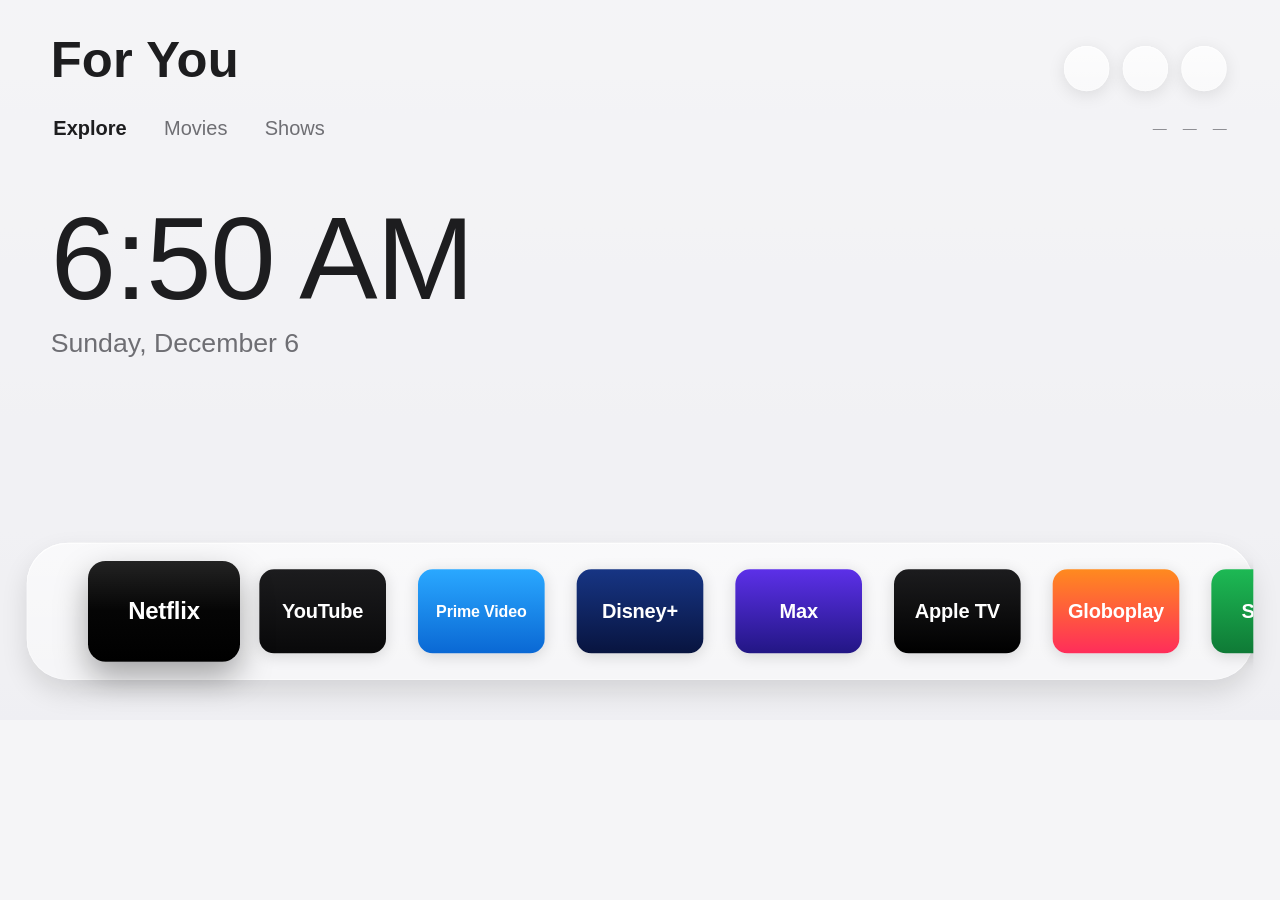
==== web/index.html @ 4bb1d7ad "Merge 1cabdc4909754dd7eeb058b893bc49823c7f3367 into 62e883b3179c8cafb7a2b09960eabfe7eea6ef1c" ====
<!doctype html>
<html lang="en">
<head>
<meta charset="utf-8">
<meta name="viewport" content="width=1920, height=1080">
<title>Free My TV</title>
<link rel="stylesheet" href="home.css">
</head>
<body>
<div id="stage">
  <div id="sky" class="layer">
    <div class="grad day"></div>
    <div class="grad night"></div>
    <canvas id="bgA" width="48" height="27"></canvas>
    <canvas id="bgB" width="48" height="27"></canvas>
    <div class="veil"></div>
    <div class="lift"></div>
  </div>
  <div id="home" class="layer">
    <div id="top" class="layer">
      <h1 id="title"></h1>
      <div id="tabs"></div>
      <div id="quotes"></div>
      <div id="buttons"></div>
      <div id="cards"></div>
      <div id="clock"><span class="time"></span><span class="date"></span></div>
    </div>
    <div id="platter"></div>
    <div id="shelf"><div id="tiles"></div></div>
  </div>
  <div id="drawer" class="layer"></div>
  <div id="apps" class="layer sheet"><h2></h2><div class="grid"></div></div>
  <div id="settings" class="layer sheet"><div class="box"></div></div>
  <div id="shelfedit" class="layer sheet"><div class="box"></div></div>
  <div id="saver" class="layer"></div>
  <div id="toast"></div>
</div>
<script src="config.js"></script>
<script src="coins.js"></script>
<script src="strings.js"></script>
<script src="tv.js"></script>
<script src="zones.js"></script>
<script src="data.js"></script>
<script src="home.js"></script>
</body>
</html>
---- web/home.css ----
/*
 * The home screen on a 1920 × 1080 stage, with the Android app's measurements (HomeView): the title and tabs at the top
 * left, icon-only glass buttons at the top right, three picks, and the glass shelf at the bottom; ↓ on the shelf opens
 * the drawer (inputs, shortcuts, weather, prices). Light by day, dark from sunset to sunrise.
 * No CSS variables, grid or backdrop-filter: older LG TVs (webOS 3 and 4) don't have them, and blur is too heavy for
 * their GPUs. Only transform and opacity animate.
 */
@font-face {
  font-family: 'Inter';
  src: url('fonts/InterVariable.ttf') format('truetype');
  font-weight: 100 900;
}

html, body {
  margin: 0;
  padding: 0;
  width: 100%;
  height: 100%;
  overflow: hidden;
  background: #F5F5F7;
}

body {
  font-family: 'Inter', 'LG Smart UI', 'Helvetica Neue', Arial, sans-serif;
  color: #1D1D1F;
  -webkit-font-smoothing: antialiased;
  cursor: default;
}

button { font: inherit; color: inherit; background: none; border: 0; padding: 0; margin: 0; outline: none; }

#stage {
  position: absolute;
  left: 0;
  top: 0;
  width: 1920px;
  height: 1080px;
  overflow: hidden;
  -webkit-transform-origin: 0 0;
  transform-origin: 0 0;
}

.layer { position: absolute; left: 0; top: 0; width: 1920px; height: 1080px; }

/* Symbols: Material Symbols as white PNGs, tinted by the background color. */
.sym {
  display: inline-block;
  -webkit-mask-size: contain;
  -webkit-mask-repeat: no-repeat;
  -webkit-mask-position: center;
  background-color: currentColor;
}

/* MARK: - Background: the first pick's photo, very blurred and almost white (almost black at night). */

#sky { background: #EBEBEF; }
#sky .grad { position: absolute; left: 0; top: 0; width: 100%; height: 100%; -webkit-transition: opacity 2s; transition: opacity 2s; }
#sky .day { background: -webkit-linear-gradient(top, #F5F5F7, #E2E2E7); background: linear-gradient(#F5F5F7, #E2E2E7); }
#sky .night { background: -webkit-linear-gradient(top, #1C1C1E, #0B0B0D); background: linear-gradient(#1C1C1E, #0B0B0D); opacity: 0; }
#sky canvas { position: absolute; left: -4%; top: -4%; width: 108%; height: 108%; opacity: 0; -webkit-transition: opacity 0.8s; transition: opacity 0.8s; }
#sky canvas.on { opacity: 1; }
#sky .veil { position: absolute; left: 0; top: 0; width: 100%; height: 100%; background: rgba(245, 245, 247, 0.74); -webkit-transition: background-color 2s; transition: background-color 2s; }
#sky .lift { position: absolute; left: 0; top: 0; width: 100%; height: 100%; background: #FFF; opacity: 0; -webkit-transition: opacity 0.45s, background-color 2s; transition: opacity 0.45s, background-color 2s; }
.night #sky .day { opacity: 0; }
.night #sky .night { opacity: 1; }
.night #sky .veil { background: rgba(11, 11, 13, 0.78); }
.night #sky .lift { background: #000; }
.drawer-open #sky .lift { opacity: 0.32; }
.night.drawer-open #sky .lift { opacity: 0.42; }

/* MARK: - Moving parts: the top fades and everything rises when the drawer opens. */

/* Each part is its own stack, so a focused tile (z-index) never shows over the drawer, a sheet or the screensaver. */
#home { z-index: 1; }
#drawer { z-index: 2; }
.sheet { z-index: 3; }
#saver { z-index: 4; }

#home, #drawer {
  -webkit-transition: -webkit-transform 0.55s cubic-bezier(0.32, 0.72, 0.2, 1), opacity 0.4s;
  transition: transform 0.55s cubic-bezier(0.32, 0.72, 0.2, 1), opacity 0.4s;
}
.drawer-open #home { -webkit-transform: translateY(-560px); transform: translateY(-560px); }
#top { -webkit-transition: opacity 0.3s; transition: opacity 0.3s; }
.drawer-open #top { opacity: 0; }
#drawer { -webkit-transform: translateY(560px); transform: translateY(560px); opacity: 0; }
.drawer-open #drawer { -webkit-transform: none; transform: none; opacity: 1; }

/* MARK: - Title and tabs */

#title {
  position: absolute;
  left: 76px;
  top: 52px;
  margin: 0;
  font-size: 76px;
  font-weight: 600;
  letter-spacing: 0.004em;
  line-height: 1;
  white-space: nowrap;
  color: #1D1D1F;
  -webkit-transition: color 2s;
  transition: color 2s;
}

#tabs { position: absolute; left: 54px; top: 158px; height: 68px; white-space: nowrap; }
.tab {
  position: relative;
  display: inline-block;
  height: 68px;
  padding: 0 26px;
  margin-right: 4px;
  border-radius: 34px;
  font-size: 30px;
  font-weight: 500;
  line-height: 68px;
  color: #6E6E73;
  -webkit-transition: -webkit-transform 0.3s cubic-bezier(0.2, 0.9, 0.3, 1.2), background-color 0.25s, box-shadow 0.3s, color 0.25s;
  transition: transform 0.3s cubic-bezier(0.2, 0.9, 0.3, 1.2), background-color 0.25s, box-shadow 0.3s, color 0.25s;
}
.tab.on { font-weight: 600; color: #1D1D1F; }
.tab.focus {
  background: #FFF;
  color: #1D1D1F;
  -webkit-transform: scale(1.05);
  transform: scale(1.05);
  box-shadow: 0 8px 26px rgba(0, 0, 0, 0.22);
}
.night #title, .night .tab.on { color: #F5F5F7; }
.night .tab { color: rgba(245, 245, 247, 0.62); }
.night .tab.focus { color: #1D1D1F; box-shadow: 0 8px 26px rgba(0, 0, 0, 0.4); }

/* Crypto quotes at the right end of the tab row: a quiet detail. */
#quotes {
  position: absolute;
  right: 80px;
  top: 178px;
  height: 28px;
  font-size: 21px;
  line-height: 28px;
  color: #8E8E93;
  white-space: nowrap;
  -webkit-transition: opacity 0.25s;
  transition: opacity 0.25s;
  font-feature-settings: 'tnum';
}
#quotes .q { display: inline-block; margin-left: 24px; }
#quotes svg { width: 15px; height: 15px; vertical-align: -1px; margin-right: 6px; fill: rgba(142, 142, 147, 0.7); }
#quotes.hide { opacity: 0; }
.night #quotes { color: rgba(245, 245, 247, 0.62); }
.night #quotes svg { fill: rgba(245, 245, 247, 0.55); }

/* Live TV, HDMI Inputs and Settings: glass circles; the focused one turns white, with its name below. */
.round {
  position: absolute;
  top: 69px;
  width: 68px;
  height: 68px;
  border-radius: 34px;
  background: -webkit-linear-gradient(top, rgba(255, 255, 255, 0.78), rgba(255, 255, 255, 0.5));
  background: linear-gradient(rgba(255, 255, 255, 0.78), rgba(255, 255, 255, 0.5));
  box-shadow: 0 6px 26px rgba(0, 0, 0, 0.1), inset 0 1px 0 rgba(255, 255, 255, 0.9), inset 0 0 0 1px rgba(255, 255, 255, 0.5);
  color: #1D1D1F;
  -webkit-transition: -webkit-transform 0.3s cubic-bezier(0.2, 0.9, 0.3, 1.2), box-shadow 0.3s, background-color 0.25s;
  transition: transform 0.3s cubic-bezier(0.2, 0.9, 0.3, 1.2), box-shadow 0.3s, background-color 0.25s;
}
.round .sym { position: absolute; left: 20px; top: 20px; width: 28px; height: 28px; }
.round.focus { background: #FFF; -webkit-transform: scale(1.1); transform: scale(1.1); box-shadow: 0 14px 30px rgba(0, 0, 0, 0.24); }
.round .tip {
  position: absolute;
  top: 88px;
  left: 50%;
  width: 300px;
  margin-left: -150px;
  text-align: center;
  font-size: 23px;
  font-weight: 600;
  white-space: nowrap;
  opacity: 0;
  -webkit-transition: opacity 0.2s;
  transition: opacity 0.2s;
}
.round.last .tip { left: auto; right: -10px; margin-left: 0; text-align: right; }
.round.focus .tip { opacity: 1; }
.night .round {
  background: -webkit-linear-gradient(top, rgba(40, 40, 44, 0.8), rgba(17, 17, 19, 0.62));
  background: linear-gradient(rgba(40, 40, 44, 0.8), rgba(17, 17, 19, 0.62));
  box-shadow: 0 6px 26px rgba(0, 0, 0, 0.3), inset 0 1px 0 rgba(255, 255, 255, 0.14), inset 0 0 0 1px rgba(255, 255, 255, 0.08);
  color: rgba(255, 255, 255, 0.92);
}
.night .round.focus { background: #FFF; color: #1D1D1F; }
.night .round.focus .tip { color: #F5F5F7; }

/* MARK: - Picks: a wide card and two tall ones; focused, a card grows 5%, rises and its edge lights up. */

.card {
  position: absolute;
  top: 262px;
  height: 442px;
  -webkit-transition: -webkit-transform 0.32s cubic-bezier(0.2, 0.9, 0.3, 1.15);
  transition: transform 0.32s cubic-bezier(0.2, 0.9, 0.3, 1.15);
}
.card .img {
  position: absolute;
  left: 0;
  top: 0;
  width: 100%;
  height: 100%;
  border-radius: 18px;
  overflow: hidden;
  background-color: #DADADF;
  background-size: cover;
  background-position: center;
  box-shadow: 0 10px 30px rgba(0, 0, 0, 0.14);
  -webkit-transition: box-shadow 0.32s;
  transition: box-shadow 0.32s;
}
.card .img::after {
  content: '';
  position: absolute;
  left: 0;
  top: 0;
  right: 0;
  bottom: 0;
  border-radius: 18px;
  box-shadow: inset 0 0 0 2.5px rgba(255, 255, 255, 0.85);
  background: -webkit-linear-gradient(-60deg, rgba(255, 255, 255, 0.22), rgba(255, 255, 255, 0) 55%);
  background: linear-gradient(150deg, rgba(255, 255, 255, 0.22), rgba(255, 255, 255, 0) 55%);
  opacity: 0;
  -webkit-transition: opacity 0.25s;
  transition: opacity 0.25s;
}
.card.focus { -webkit-transform: translateY(-6px) scale(1.05); transform: translateY(-6px) scale(1.05); z-index: 2; }
.card.focus .img { box-shadow: 0 24px 46px rgba(0, 0, 0, 0.34); }
.card.focus .img::after { opacity: 1; }
.card .name {
  position: absolute;
  left: 0;
  top: 464px;
  max-width: 100%;
  overflow: hidden;
  text-overflow: ellipsis;
  white-space: nowrap;
  font-size: 31px;
  font-weight: 600;
  letter-spacing: 0.012em;
  color: #1D1D1F;
  -webkit-transition: color 2s;
  transition: color 2s;
}
.card .meta {
  position: absolute;
  left: 0;
  top: 506px;
  max-width: 100%;
  overflow: hidden;
  text-overflow: ellipsis;
  white-space: nowrap;
  font-size: 25px;
  font-weight: 500;
  color: #6E6E73;
}
.night .card .img { background-color: #2C2C2E; box-shadow: 0 10px 30px rgba(0, 0, 0, 0.32); }
.night .card .name { color: #F5F5F7; }
.night .card .meta { color: rgba(245, 245, 247, 0.62); }

/* Without a TMDB key (or picks yet): the date and the time instead of the cards. */
#clock {
  position: absolute;
  left: 76px;
  top: 300px;
  font-size: 176px;
  font-weight: 200;
  letter-spacing: -0.01em;
  line-height: 1;
  color: #1D1D1F;
  display: none;
}
#clock .date { display: block; font-size: 40px; font-weight: 500; letter-spacing: 0; margin-top: 18px; color: #6E6E73; }
.no-picks #clock { display: block; }
.night #clock { color: #F5F5F7; }
.night #clock .date { color: rgba(245, 245, 247, 0.62); }

/* MARK: - Shelf: the glass bar with the apps, each in its brand color; focused, a tile grows 20% and rises. */

#platter {
  position: absolute;
  top: 814px;
  height: 206px;
  border-radius: 62px;
  background: -webkit-linear-gradient(top, rgba(255, 255, 255, 0.62), rgba(255, 255, 255, 0.4));
  background: linear-gradient(rgba(255, 255, 255, 0.62), rgba(255, 255, 255, 0.4));
  box-shadow: 0 18px 40px rgba(0, 0, 0, 0.12), inset 0 1.5px 0 rgba(255, 255, 255, 0.95), inset 0 0 0 1px rgba(255, 255, 255, 0.55);
}
.night #platter {
  background: -webkit-linear-gradient(top, rgba(34, 34, 38, 0.72), rgba(17, 17, 19, 0.6));
  background: linear-gradient(rgba(34, 34, 38, 0.72), rgba(17, 17, 19, 0.6));
  box-shadow: 0 18px 40px rgba(0, 0, 0, 0.32), inset 0 1.5px 0 rgba(255, 255, 255, 0.14), inset 0 0 0 1px rgba(255, 255, 255, 0.08);
}

/* More apps than fit: the tiles scroll under the glass edges (a carousel), clipped there by renderShelf. */
#shelf { position: absolute; left: 0; top: 0; width: 1920px; height: 1080px; pointer-events: none; }
#tiles {
  position: absolute;
  left: 0;
  top: 0;
  -webkit-transition: -webkit-transform 0.34s cubic-bezier(0.32, 0.72, 0.2, 1);
  transition: transform 0.34s cubic-bezier(0.32, 0.72, 0.2, 1);
}

.tile {
  pointer-events: auto;
  position: absolute;
  top: 854px;
  height: 126px;
  border-radius: 22px;
  overflow: hidden;
  color: #FFF;
  box-shadow: 0 4px 22px rgba(0, 0, 0, 0.14);
  -webkit-transition: -webkit-transform 0.3s cubic-bezier(0.2, 0.9, 0.3, 1.2), box-shadow 0.3s;
  transition: transform 0.3s cubic-bezier(0.2, 0.9, 0.3, 1.2), box-shadow 0.3s;
}
.tile img { position: absolute; left: 50%; top: 50%; max-width: 76%; max-height: 62%; -webkit-transform: translate(-50%, -50%); transform: translate(-50%, -50%); }
.tile .word {
  position: absolute;
  left: 8%;
  right: 8%;
  top: 50%;
  margin-top: -20px;
  height: 40px;
  line-height: 40px;
  text-align: center;
  font-size: 30px;
  font-weight: 700;
  letter-spacing: -0.01em;
  white-space: nowrap;
  overflow: hidden;
  text-overflow: ellipsis;
}
.tile::after {
  content: '';
  position: absolute;
  left: 0;
  top: 0;
  right: 0;
  height: 50%;
  background: -webkit-linear-gradient(top, rgba(255, 255, 255, 0.1), rgba(255, 255, 255, 0));
  background: linear-gradient(rgba(255, 255, 255, 0.1), rgba(255, 255, 255, 0));
  opacity: 0;
  -webkit-transition: opacity 0.25s;
  transition: opacity 0.25s;
}
.tile.focus { -webkit-transform: scale(1.2); transform: scale(1.2); box-shadow: 0 18px 40px rgba(0, 0, 0, 0.34); z-index: 2; }
.tile.focus::after { opacity: 1; }
.night .tile { box-shadow: 0 4px 22px rgba(0, 0, 0, 0.3); }
.night .tile.focus { box-shadow: 0 18px 40px rgba(0, 0, 0, 0.6); }

/* MARK: - Drawer: inputs and shortcuts, weather, prices */

.row-title { position: absolute; top: 494px; font-size: 25px; font-weight: 600; color: #6E6E73; white-space: nowrap; }
.night .row-title { color: rgba(255, 255, 255, 0.7); }

.glass {
  background: -webkit-linear-gradient(top, rgba(255, 255, 255, 0.86), rgba(255, 255, 255, 0.66));
  background: linear-gradient(rgba(255, 255, 255, 0.86), rgba(255, 255, 255, 0.66));
  box-shadow: 0 10px 30px rgba(0, 0, 0, 0.1), inset 0 1.5px 0 rgba(255, 255, 255, 0.95), inset 0 0 0 1px rgba(255, 255, 255, 0.5);
}
.night .glass {
  background: -webkit-linear-gradient(top, rgba(38, 38, 42, 0.78), rgba(17, 17, 19, 0.64));
  background: linear-gradient(rgba(38, 38, 42, 0.78), rgba(17, 17, 19, 0.64));
  box-shadow: 0 10px 30px rgba(0, 0, 0, 0.3), inset 0 1.5px 0 rgba(255, 255, 255, 0.12), inset 0 0 0 1px rgba(255, 255, 255, 0.07);
}

.key {
  position: absolute;
  top: 540px;
  height: 126px;
  border-radius: 20px;
  text-align: center;
  color: #1D1D1F;
  -webkit-transition: -webkit-transform 0.28s cubic-bezier(0.2, 0.9, 0.3, 1.2), box-shadow 0.28s, background-color 0.2s;
  transition: transform 0.28s cubic-bezier(0.2, 0.9, 0.3, 1.2), box-shadow 0.28s, background-color 0.2s;
}
.key .sym { position: absolute; left: 50%; top: 33px; width: 34px; height: 34px; margin-left: -17px; }
.key .label { position: absolute; left: 8px; right: 8px; top: 82px; font-size: 23px; font-weight: 500; white-space: nowrap; overflow: hidden; text-overflow: ellipsis; }
.key.off { color: #8E8E93; }
.key.focus { background: #F5F5F7; color: #1C1C1E; -webkit-transform: scale(1.07); transform: scale(1.07); box-shadow: 0 16px 34px rgba(0, 0, 0, 0.42); z-index: 2; }
.night .key { color: rgba(255, 255, 255, 0.95); }
.night .key.off { color: rgba(255, 255, 255, 0.42); }
.night .key.focus { color: #1C1C1E; }

.panel { position: absolute; top: 708px; height: 300px; border-radius: 30px; overflow: hidden; color: #1D1D1F; }
.night .panel { color: #F5F5F7; }
.panel .head { position: absolute; left: 34px; top: 30px; font-size: 25px; font-weight: 600; color: #6E6E73; white-space: nowrap; }
.panel .side { position: absolute; right: 34px; top: 33px; font-size: 21px; font-weight: 500; color: #8E8E93; white-space: nowrap; }
.night .panel .head { color: rgba(255, 255, 255, 0.7); }
.night .panel .side { color: rgba(255, 255, 255, 0.6); }

#weather .now { position: absolute; left: 34px; top: 82px; height: 100px; white-space: nowrap; }
#weather .now .sym { width: 56px; height: 56px; vertical-align: 12px; margin-right: 18px; }
#weather .now .temp { font-size: 100px; font-weight: 300; line-height: 100px; font-feature-settings: 'tnum'; }
#weather .cond { position: absolute; left: 34px; top: 192px; font-size: 29px; font-weight: 500; white-space: nowrap; }
#weather .range { position: absolute; left: 34px; top: 236px; font-size: 23px; font-weight: 500; color: #6E6E73; white-space: nowrap; font-feature-settings: 'tnum'; }
#weather .split { position: absolute; left: 391px; top: 34px; bottom: 34px; width: 2px; background: rgba(0, 0, 0, 0.1); }
#weather .hours { position: absolute; left: 422px; right: 30px; top: 74px; height: 140px; }
#weather .hour { position: absolute; top: 0; text-align: center; font-feature-settings: 'tnum'; }
#weather .hour .t { font-size: 22px; font-weight: 500; color: #6E6E73; }
#weather .hour .sym { display: block; width: 30px; height: 30px; margin: 22px auto 18px; }
#weather .hour .d { font-size: 26px; font-weight: 500; }
#weather .sun { position: absolute; left: 422px; top: 236px; font-size: 23px; font-weight: 500; color: #6E6E73; white-space: nowrap; }
#weather .sun .sym { width: 22px; height: 22px; vertical-align: -3px; margin-right: 10px; }
#weather .sun span { margin-right: 36px; }
.night #weather .range, .night #weather .hour .t, .night #weather .sun { color: rgba(255, 255, 255, 0.68); }
.night #weather .split { background: rgba(255, 255, 255, 0.14); }

#prices .coin { position: absolute; left: 34px; right: 34px; height: 40px; font-size: 29px; font-weight: 500; white-space: nowrap; }
#prices .coin svg { position: absolute; left: 2px; top: 6px; width: 26px; height: 26px; fill: #6E6E73; }
#prices .coin .n { position: absolute; left: 50px; top: 0; }
#prices .coin .p { position: absolute; right: 128px; top: 1px; font-size: 26px; font-feature-settings: 'tnum'; }
#prices .coin .c { position: absolute; right: 0; top: 2px; width: 108px; height: 34px; line-height: 34px; border-radius: 17px; text-align: center; font-size: 21px; font-weight: 600; font-feature-settings: 'tnum'; }
#prices .up { color: #248A3D; background: rgba(36, 138, 61, 0.2); }
#prices .down { color: #D70015; background: rgba(215, 0, 21, 0.2); }
.night #prices .coin svg { fill: rgba(255, 255, 255, 0.8); }
.night #prices .up { color: #30D158; background: rgba(48, 209, 88, 0.2); }
.night #prices .down { color: #FF453A; background: rgba(255, 69, 58, 0.2); }

/* MARK: - Sheets over the home screen: All Apps, Settings, Shelf */

.sheet {
  background: rgba(0, 0, 0, 0.66);
  color: #FFF;
  opacity: 0;
  visibility: hidden;
  -webkit-transform: scale(1.04);
  transform: scale(1.04);
  -webkit-transition: opacity 0.35s, -webkit-transform 0.45s cubic-bezier(0.2, 0.9, 0.3, 1), visibility 0s 0.45s;
  transition: opacity 0.35s, transform 0.45s cubic-bezier(0.2, 0.9, 0.3, 1), visibility 0s 0.45s;
}
.sheet.open { opacity: 1; visibility: visible; -webkit-transform: none; transform: none; -webkit-transition-delay: 0s; transition-delay: 0s; }
.sheet h2 { position: absolute; left: 0; right: 0; top: 84px; margin: 0; text-align: center; font-size: 40px; font-weight: 600; }

#apps .grid { position: absolute; left: 0; top: 0; width: 1920px; -webkit-transition: -webkit-transform 0.4s cubic-bezier(0.2, 0.9, 0.3, 1); transition: transform 0.4s cubic-bezier(0.2, 0.9, 0.3, 1); }
.cell { position: absolute; width: 300px; height: 169px; }
.cell .face {
  position: absolute;
  left: 0;
  top: 0;
  width: 300px;
  height: 169px;
  border-radius: 22px;
  overflow: hidden;
  box-shadow: inset 0 0 0 2px rgba(255, 255, 255, 0.08);
  -webkit-transition: -webkit-transform 0.28s cubic-bezier(0.2, 0.9, 0.3, 1.2), box-shadow 0.28s;
  transition: transform 0.28s cubic-bezier(0.2, 0.9, 0.3, 1.2), box-shadow 0.28s;
}
.cell .face img { position: absolute; left: 50%; top: 50%; max-width: 70%; max-height: 60%; -webkit-transform: translate(-50%, -50%); transform: translate(-50%, -50%); }
.cell .face .word { position: absolute; left: 6%; right: 6%; top: 50%; margin-top: -22px; height: 44px; line-height: 44px; text-align: center; font-size: 32px; font-weight: 700; white-space: nowrap; overflow: hidden; text-overflow: ellipsis; color: #FFF; }
.cell .label { position: absolute; left: 0; right: 0; top: 186px; text-align: center; font-size: 24px; font-weight: 500; color: rgba(255, 255, 255, 0.6); white-space: nowrap; overflow: hidden; text-overflow: ellipsis; }
.cell.focus .face { -webkit-transform: scale(1.08); transform: scale(1.08); box-shadow: 0 16px 34px rgba(0, 0, 0, 0.55), inset 0 0 0 2px rgba(255, 255, 255, 0.4); }
.cell.focus .label { color: #FFF; }

#settings .box, #shelfedit .box {
  position: absolute;
  left: 560px;
  top: 150px;
  width: 800px;
  border-radius: 40px;
  padding: 30px 30px 26px;
  box-sizing: border-box;
  background: -webkit-linear-gradient(top, rgba(34, 36, 44, 0.96), rgba(18, 20, 26, 0.97));
  background: linear-gradient(rgba(34, 36, 44, 0.96), rgba(18, 20, 26, 0.97));
  box-shadow: 0 40px 90px rgba(0, 0, 0, 0.6), inset 0 1px 0 rgba(255, 255, 255, 0.14), inset 0 0 0 1px rgba(255, 255, 255, 0.08);
}
.box .title { font-size: 38px; font-weight: 700; padding: 6px 18px 18px; letter-spacing: -0.01em; }
.box .title .sym { width: 36px; height: 36px; vertical-align: -5px; margin-right: 14px; color: rgba(255, 255, 255, 0.85); }
.box .list { position: relative; overflow: hidden; }
.box .rows { -webkit-transition: -webkit-transform 0.3s cubic-bezier(0.2, 0.9, 0.3, 1); transition: transform 0.3s cubic-bezier(0.2, 0.9, 0.3, 1); }
.box .row { position: relative; height: 70px; margin-bottom: 8px; border-radius: 20px; font-size: 30px; font-weight: 600; line-height: 70px; padding: 0 24px; white-space: nowrap; -webkit-transition: background-color 0.18s; transition: background-color 0.18s; }
.box .row.focus { background: rgba(255, 255, 255, 0.13); box-shadow: inset 0 1px 0 rgba(255, 255, 255, 0.14); }
.box .row .value { position: absolute; right: 24px; top: 0; color: rgba(255, 255, 255, 0.92); font-weight: 500; }
.box .row .value .chev { color: rgba(255, 255, 255, 0.35); margin: 0 10px; }
.box .row.dim { color: rgba(255, 255, 255, 0.4); }
.box .hint { padding: 14px 18px 0; font-size: 22px; font-weight: 500; color: rgba(255, 255, 255, 0.5); }
.toggle { position: absolute; right: 24px; top: 13px; width: 78px; height: 44px; border-radius: 22px; background: #3A3D45; -webkit-transition: background-color 0.2s; transition: background-color 0.2s; }
.toggle::after { content: ''; position: absolute; left: 4px; top: 4px; width: 36px; height: 36px; border-radius: 18px; background: #FFF; box-shadow: 0 2px 6px rgba(0, 0, 0, 0.35); -webkit-transition: -webkit-transform 0.2s; transition: transform 0.2s; }
.toggle.on { background: #3FD69B; }
.toggle.on::after { -webkit-transform: translateX(34px); transform: translateX(34px); }

/* MARK: - Screensaver: the picks' photos, slowly moving, and a clock */

#saver { background: #000; opacity: 0; visibility: hidden; -webkit-transition: opacity 1.2s, visibility 0s 1.2s; transition: opacity 1.2s, visibility 0s 1.2s; }
#saver.on { opacity: 1; visibility: visible; -webkit-transition-delay: 0s; transition-delay: 0s; }
#saver .photo { position: absolute; left: 0; top: 0; width: 1920px; height: 1080px; background-size: cover; background-position: center; opacity: 0; -webkit-transition: opacity 2.4s, -webkit-transform 24s linear; transition: opacity 2.4s, transform 24s linear; }
#saver .photo.on { opacity: 1; }
#saver .shade { position: absolute; left: 0; right: 0; bottom: 0; height: 520px; background: -webkit-linear-gradient(top, rgba(0, 0, 0, 0), rgba(0, 0, 0, 0.55)); background: linear-gradient(rgba(0, 0, 0, 0), rgba(0, 0, 0, 0.55)); }
#saver .clock {
  position: absolute;
  left: 80px;
  bottom: 90px;
  padding: 26px 46px 30px;
  border-radius: 46px;
  color: #FFF;
  background: -webkit-linear-gradient(top, rgba(255, 255, 255, 0.22), rgba(255, 255, 255, 0.1));
  background: linear-gradient(rgba(255, 255, 255, 0.22), rgba(255, 255, 255, 0.1));
  box-shadow: 0 30px 70px rgba(0, 0, 0, 0.35), inset 0 1.5px 0 rgba(255, 255, 255, 0.4), inset 0 0 0 1px rgba(255, 255, 255, 0.18);
  white-space: nowrap;
}
#saver .clock .time { font-size: 150px; font-weight: 300; line-height: 1; letter-spacing: -0.02em; font-feature-settings: 'tnum'; }
#saver .clock .date { margin-top: 10px; font-size: 34px; font-weight: 500; color: rgba(255, 255, 255, 0.82); }
#saver .clock .title { margin-top: 18px; font-size: 26px; font-weight: 500; color: rgba(255, 255, 255, 0.65); }

/* MARK: - Toast */

#toast {
  position: absolute;
  left: 50%;
  top: 64px;
  max-width: 820px;
  -webkit-transform: translate(-50%, -16px);
  transform: translate(-50%, -16px);
  padding: 18px 30px;
  border-radius: 32px;
  font-size: 26px;
  font-weight: 500;
  line-height: 1.3;
  color: rgba(255, 255, 255, 0.95);
  background: rgba(17, 17, 19, 0.86);
  box-shadow: 0 16px 40px rgba(0, 0, 0, 0.35), inset 0 1px 0 rgba(255, 255, 255, 0.14);
  opacity: 0;
  -webkit-transition: opacity 0.3s, -webkit-transform 0.3s;
  transition: opacity 0.3s, transform 0.3s;
  z-index: 50;
}
#toast.on { opacity: 1; -webkit-transform: translate(-50%, 0); transform: translate(-50%, 0); }

/* The Magic Remote's pointer: no text selection, no outlines. */
* { -webkit-user-select: none; user-select: none; -webkit-tap-highlight-color: transparent; }
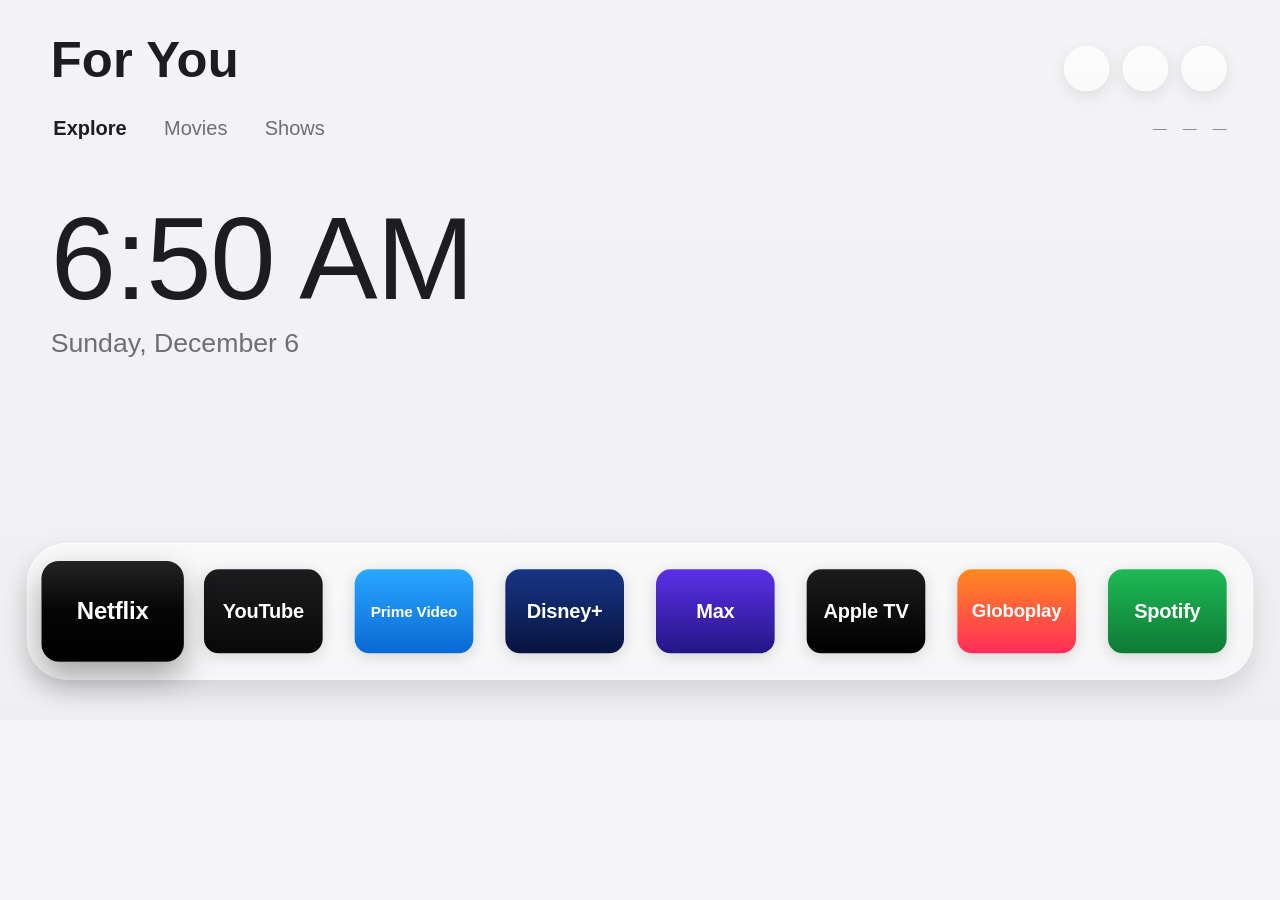
==== commit 6adb8eda: "Merge 6e86bb07f6bbec3e4680fe0bb8245008fd0b590b into 62e883b3179c8cafb7a2b09960eabfe7eea6ef1c" ====
--- a/web/index.html
+++ b/web/index.html
@@ -26,7 +26,7 @@
       <div id="clock"><span class="time"></span><span class="date"></span></div>
     </div>
     <div id="platter"></div>
-    <div id="shelf"><div id="tiles"></div></div>
+    <div id="tiles"></div>
   </div>
   <div id="drawer" class="layer"></div>
   <div id="apps" class="layer sheet"><h2></h2><div class="grid"></div></div>
@@ -40,6 +40,7 @@
 <script src="strings.js"></script>
 <script src="tv.js"></script>
 <script src="zones.js"></script>
+<script src="card-layout.js"></script>
 <script src="data.js"></script>
 <script src="home.js"></script>
 </body>
--- a/web/home.css
+++ b/web/home.css
@@ -259,7 +259,9 @@
   font-size: 25px;
   font-weight: 500;
   color: #6E6E73;
-}
+  display: none;
+}
+.card.expanded .meta.visible { display: block; }
 .night .card .img { background-color: #2C2C2E; box-shadow: 0 10px 30px rgba(0, 0, 0, 0.32); }
 .night .card .name { color: #F5F5F7; }
 .night .card .meta { color: rgba(245, 245, 247, 0.62); }
@@ -298,18 +300,7 @@
   box-shadow: 0 18px 40px rgba(0, 0, 0, 0.32), inset 0 1.5px 0 rgba(255, 255, 255, 0.14), inset 0 0 0 1px rgba(255, 255, 255, 0.08);
 }
 
-/* More apps than fit: the tiles scroll under the glass edges (a carousel), clipped there by renderShelf. */
-#shelf { position: absolute; left: 0; top: 0; width: 1920px; height: 1080px; pointer-events: none; }
-#tiles {
-  position: absolute;
-  left: 0;
-  top: 0;
-  -webkit-transition: -webkit-transform 0.34s cubic-bezier(0.32, 0.72, 0.2, 1);
-  transition: transform 0.34s cubic-bezier(0.32, 0.72, 0.2, 1);
-}
-
 .tile {
-  pointer-events: auto;
   position: absolute;
   top: 854px;
   height: 126px;
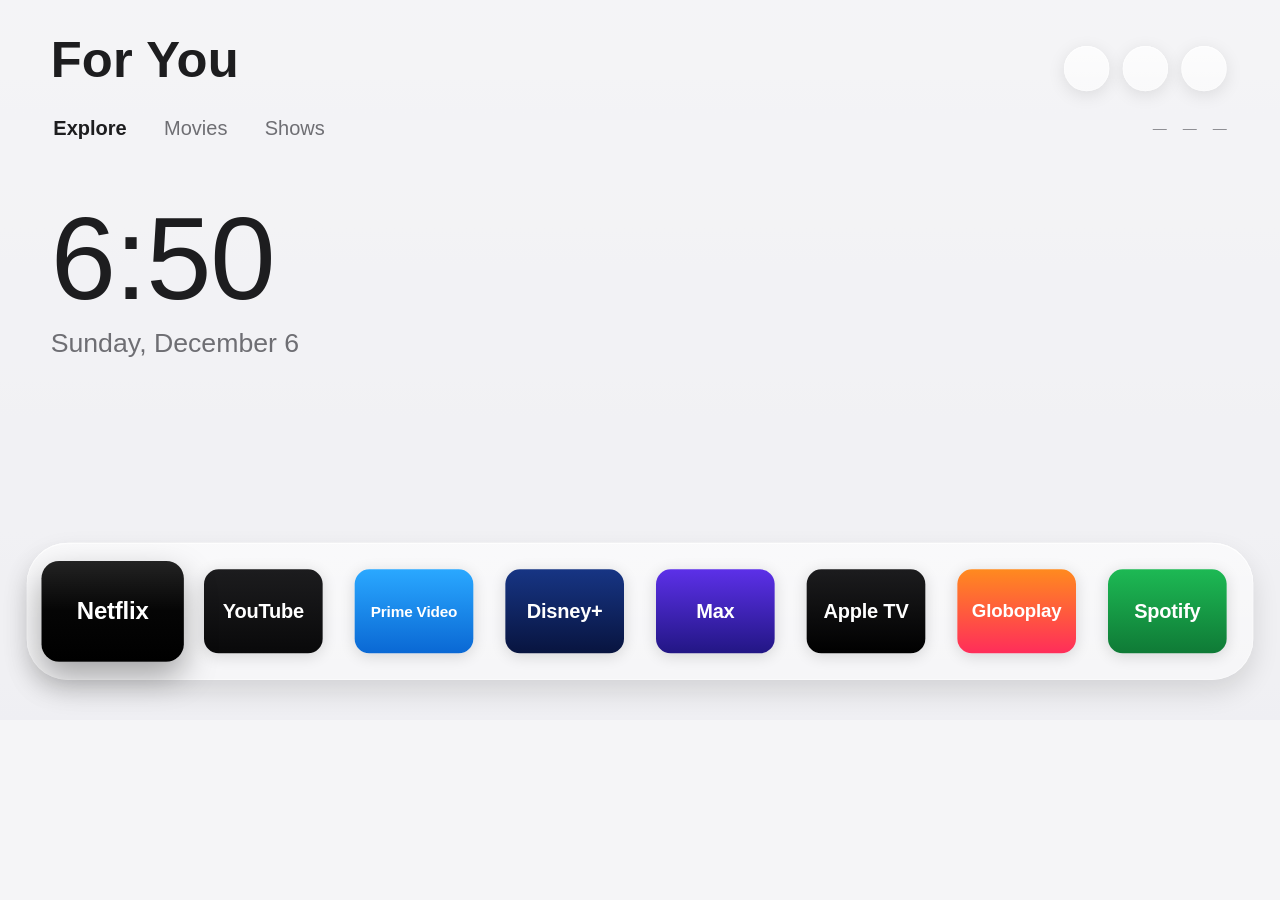
==== commit e160e3ec: "Use the Android catalogues on LG and Samsung too The web app now reads app/assets/i18n the same way " ====
--- a/web/index.html
+++ b/web/index.html
@@ -37,10 +37,10 @@
 </div>
 <script src="config.js"></script>
 <script src="coins.js"></script>
+<script src="i18n.js"></script>
 <script src="strings.js"></script>
 <script src="tv.js"></script>
 <script src="zones.js"></script>
-<script src="card-layout.js"></script>
 <script src="data.js"></script>
 <script src="home.js"></script>
 </body>
--- a/web/home.css
+++ b/web/home.css
@@ -130,6 +130,41 @@
 .night .tab { color: rgba(245, 245, 247, 0.62); }
 .night .tab.focus { color: #1D1D1F; box-shadow: 0 8px 26px rgba(0, 0, 0, 0.4); }
 
+/* Local date, clock and cached weather: separate from the utility-button tooltips and quote row. */
+#header-status {
+  position: absolute;
+  left: 1120px;
+  top: 69px;
+  width: 448px;
+  height: 68px;
+  text-align: right;
+  color: #6E6E73;
+  -webkit-transition: color 2s;
+  transition: color 2s;
+}
+#header-status .date {
+  height: 30px;
+  overflow: hidden;
+  text-overflow: ellipsis;
+  white-space: nowrap;
+  font-size: 22px;
+  font-weight: 500;
+  line-height: 30px;
+}
+#header-status .details {
+  height: 34px;
+  white-space: nowrap;
+  font-feature-settings: 'tnum';
+}
+#header-status .time { font-size: 22px; font-weight: 500; line-height: 34px; }
+#header-status .weather { display: inline-block; margin-left: 12px; font-size: 22px; line-height: 34px; }
+#header-status .weather .sym { width: 22px; height: 22px; margin-right: 8px; vertical-align: -4px; }
+#header-status .weather .sym.empty { display: none; }
+#header-status .weather .stale { margin-left: 10px; color: #8E8E93; font-size: 15px; }
+.night #header-status { color: rgba(245, 245, 247, 0.72); }
+.night #header-status .weather .stale { color: rgba(245, 245, 247, 0.48); }
+.no-picks #header-status { display: none; }
+
 /* Crypto quotes at the right end of the tab row: a quiet detail. */
 #quotes {
   position: absolute;
@@ -259,9 +294,7 @@
   font-size: 25px;
   font-weight: 500;
   color: #6E6E73;
-  display: none;
-}
-.card.expanded .meta.visible { display: block; }
+}
 .night .card .img { background-color: #2C2C2E; box-shadow: 0 10px 30px rgba(0, 0, 0, 0.32); }
 .night .card .name { color: #F5F5F7; }
 .night .card .meta { color: rgba(245, 245, 247, 0.62); }
